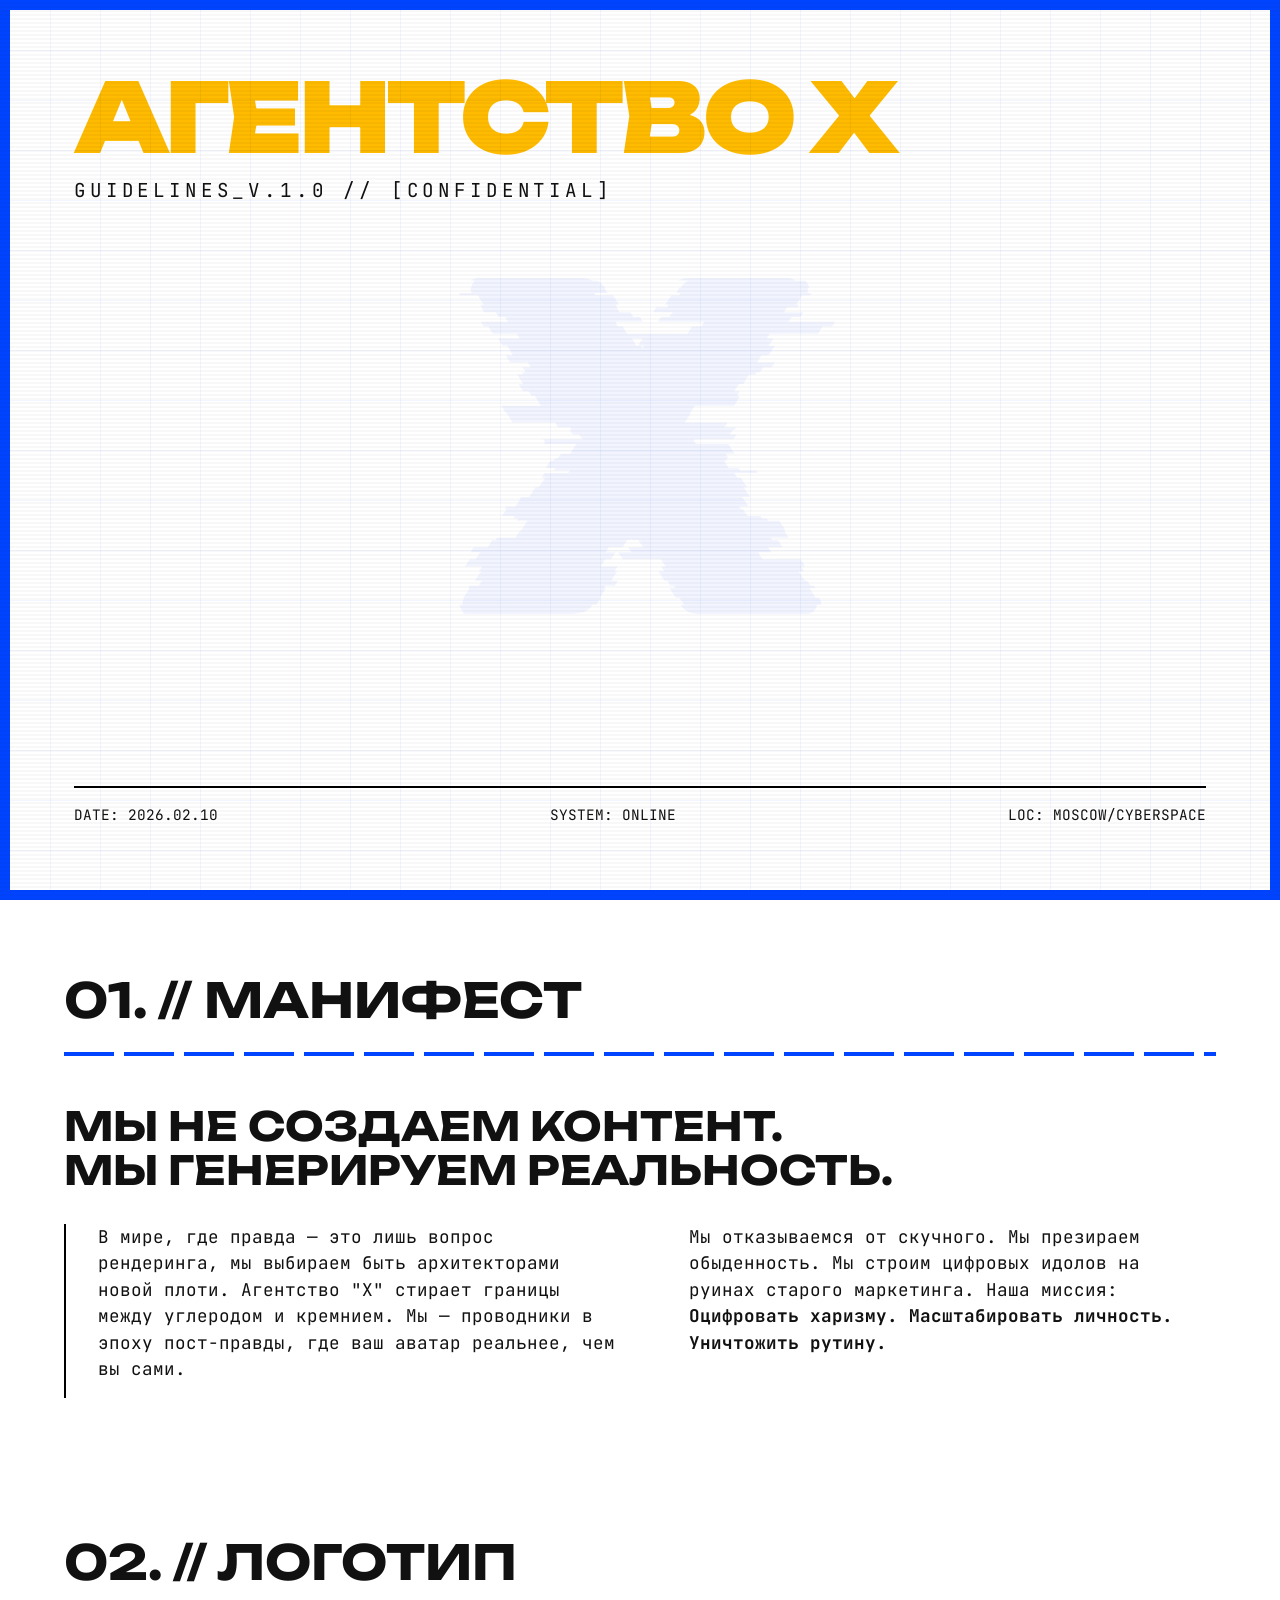
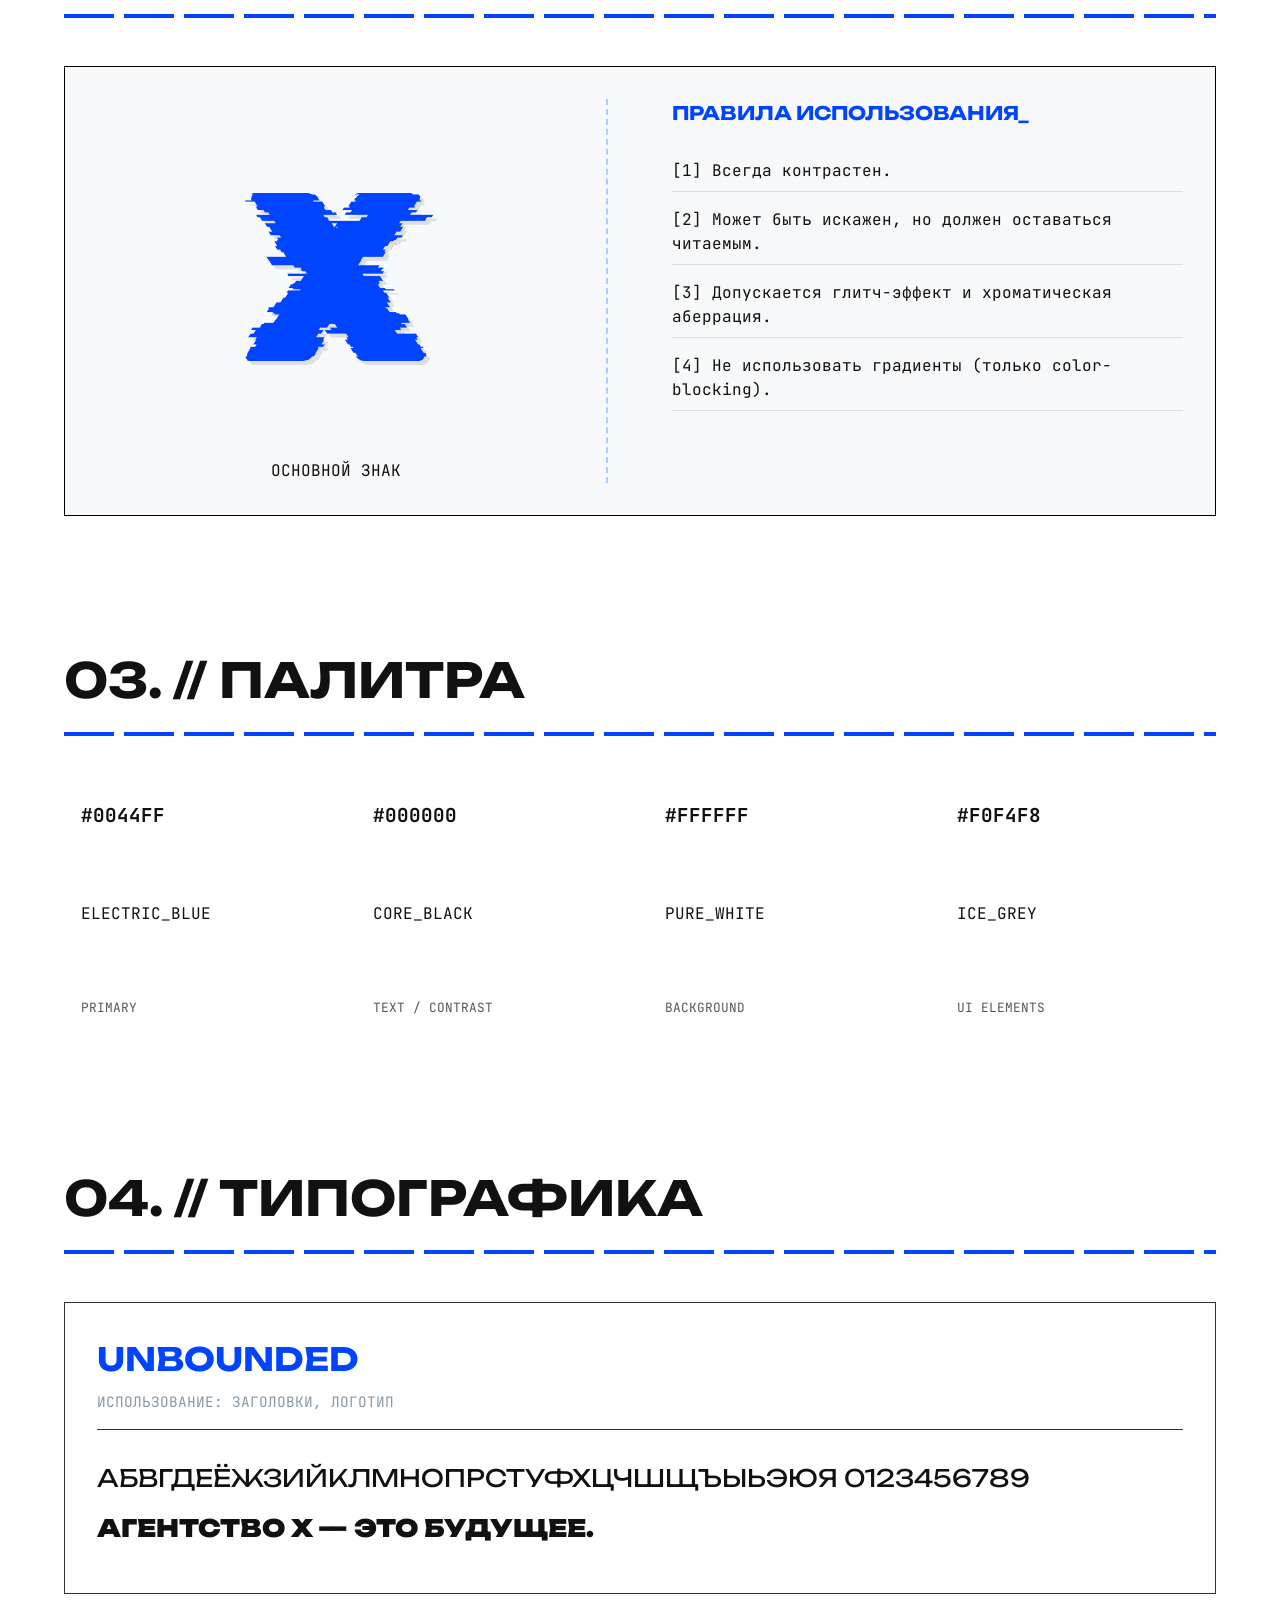
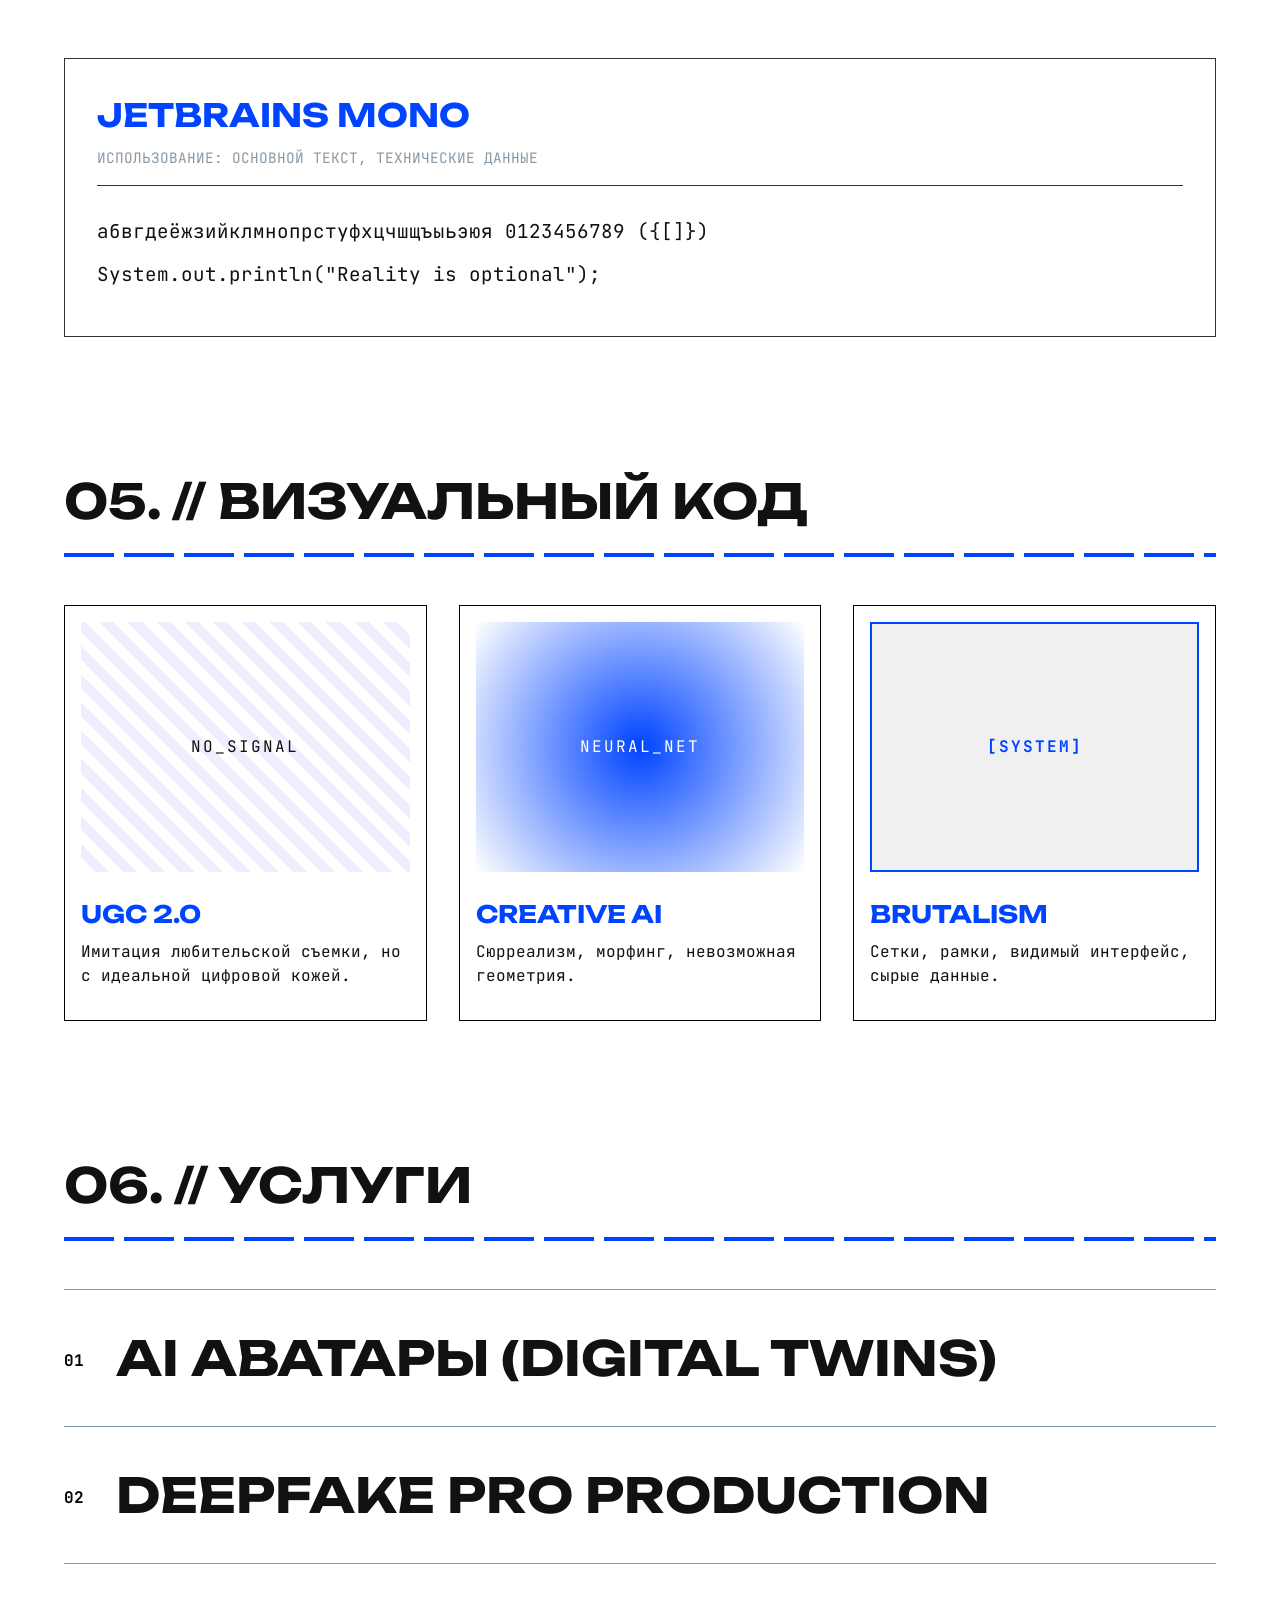
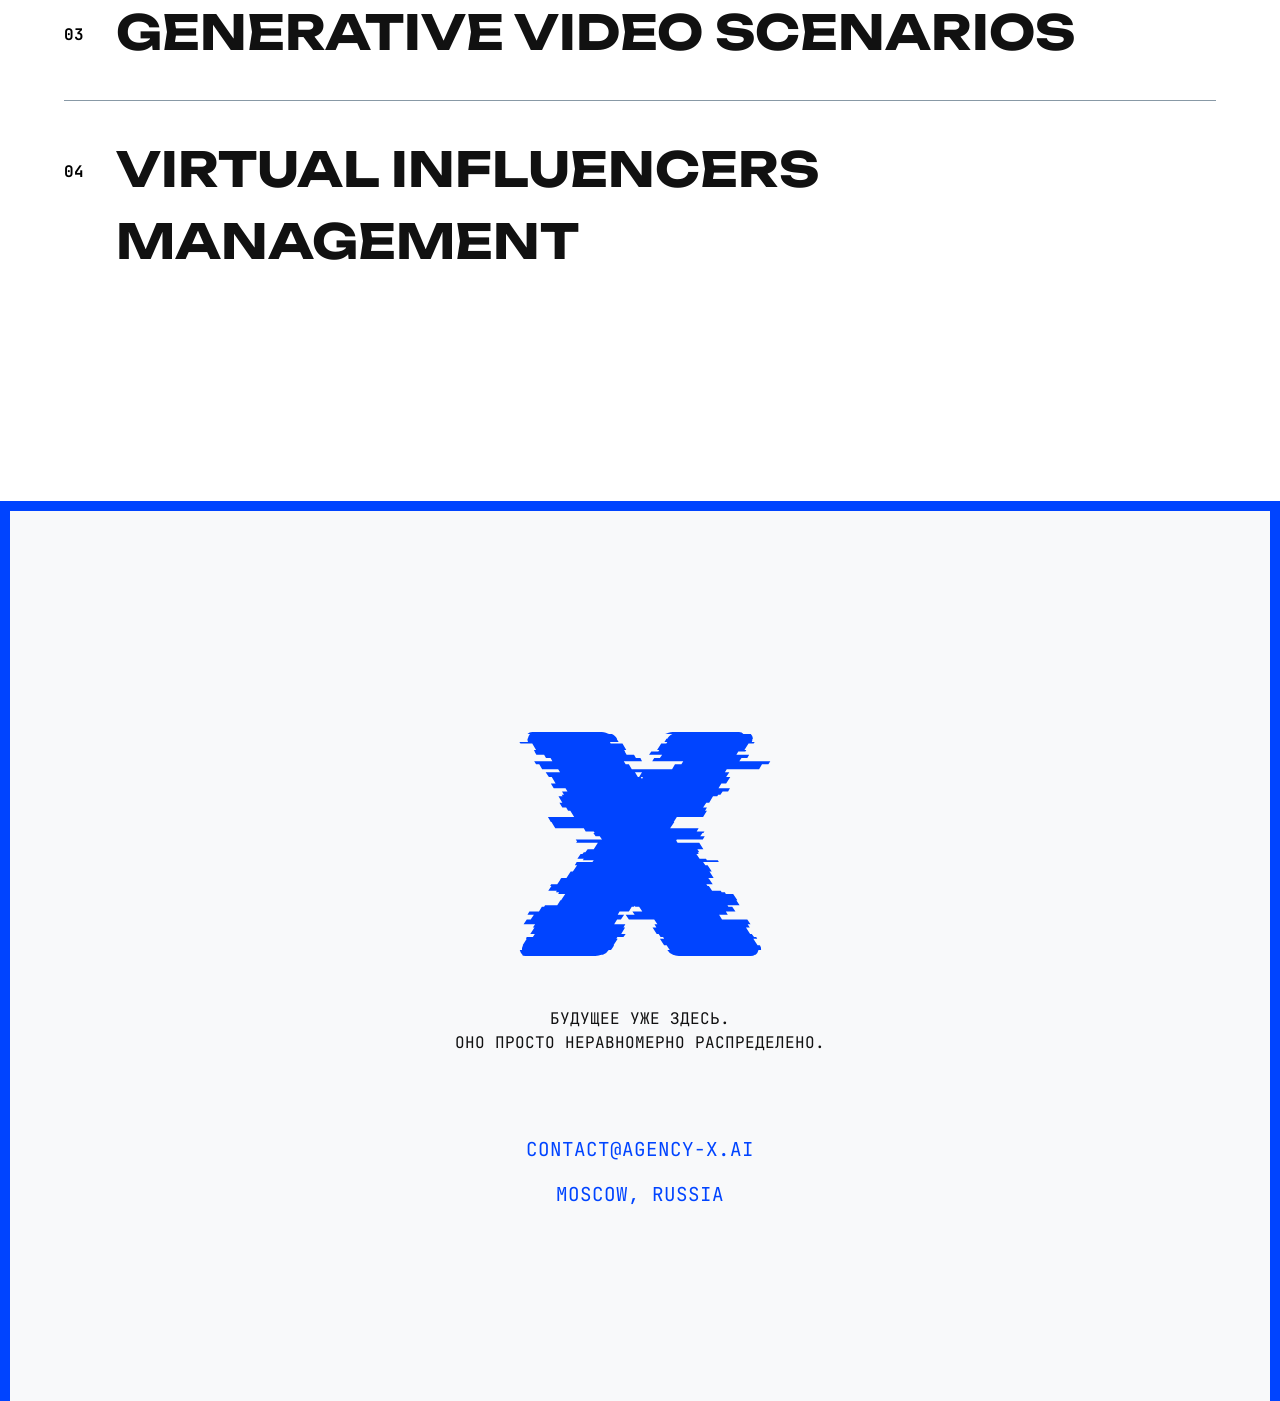
==== brandbook.html @ e7dec163 "Add files via upload" ====
<!DOCTYPE html>
<html lang="ru">

<head>
    <meta charset="UTF-8">
    <meta name="viewport" content="width=device-width, initial-scale=1.0">
    <title>БРЕНД-БУК АГЕНТСТВА X</title>
    <link rel="preconnect" href="https://fonts.googleapis.com">
    <link rel="preconnect" href="https://fonts.gstatic.com" crossorigin>
    <link
        href="https://fonts.googleapis.com/css2?family=JetBrains+Mono:wght@100..800&family=Unbounded:wght@200..900&family=Rubik+Glitch&display=swap"
        rel="stylesheet">
    <link rel="stylesheet" href="styles.css">
</head>

<body>

    <div class="grid-overlay"></div>
    <div class="scanlines"></div>

    <header class="cover-page">
        <div class="branding">
            <h1 class="glitch-text" data-text="АГЕНТСТВО X">АГЕНТСТВО X</h1>
            <p class="subtitle">GUIDELINES_V.1.0 // [CONFIDENTIAL]</p>
        </div>
        <div class="x-mark">X</div>
        <div class="meta-data">
            <span>DATE: 2026.02.10</span>
            <span>SYSTEM: ONLINE</span>
            <span>LOC: MOSCOW/CYBERSPACE</span>
        </div>
    </header>

    <main>
        <section id="manifesto" class="page-break">
            <div class="section-header">
                <h2>01. // МАНИФЕСТ</h2>
                <div class="decoration-line"></div>
            </div>
            <div class="content-block">
                <p class="lead">МЫ НЕ СОЗДАЕМ КОНТЕНТ.<br>МЫ ГЕНЕРИРУЕМ РЕАЛЬНОСТЬ.</p>
                <div class="columns-2">
                    <p>В мире, где правда — это лишь вопрос рендеринга, мы выбираем быть архитекторами новой плоти.
                        Агентство "X" стирает границы между углеродом и кремнием. Мы — проводники в эпоху пост-правды,
                        где ваш аватар реальнее, чем вы сами.</p>
                    <p>Мы отказываемся от скучного. Мы презираем обыденность. Мы строим цифровых идолов на руинах
                        старого маркетинга. Наша миссия: <strong>Оцифровать харизму.</strong> <strong>Масштабировать
                            личность.</strong> <strong>Уничтожить рутину.</strong></p>
                </div>
            </div>
        </section>

        <section id="logo" class="page-break">
            <div class="section-header">
                <h2>02. // ЛОГОТИП</h2>
                <div class="decoration-line"></div>
            </div>
            <div class="content-block logo-grid">
                <div class="logo-display-large">
                    <div class="symbol">X</div>
                    <span class="caption">ОСНОВНОЙ ЗНАК</span>
                </div>
                <div class="logo-rules">
                    <h3>ПРАВИЛА ИСПОЛЬЗОВАНИЯ_</h3>
                    <ul>
                        <li>[1] Всегда контрастен.</li>
                        <li>[2] Может быть искажен, но должен оставаться читаемым.</li>
                        <li>[3] Допускается глитч-эффект и хроматическая аберрация.</li>
                        <li>[4] Не использовать градиенты (только color-blocking).</li>
                    </ul>
                </div>
            </div>
        </section>

        <section id="colors" class="page-break">
            <div class="section-header">
                <h2>03. // ПАЛИТРА</h2>
                <div class="decoration-line"></div>
            </div>
            <div class="color-swatches">
                <div class="swatch acid-green">
                    <span class="hex">#0044FF</span>
                    <span class="name">ELECTRIC_BLUE</span>
                    <span class="usage">PRIMARY</span>
                </div>
                <div class="swatch void-black">
                    <span class="hex">#000000</span>
                    <span class="name">CORE_BLACK</span>
                    <span class="usage">TEXT / CONTRAST</span>
                </div>
                <div class="swatch glitch-red">
                    <span class="hex">#FFFFFF</span>
                    <span class="name">PURE_WHITE</span>
                    <span class="usage">BACKGROUND</span>
                </div>
                <div class="swatch digital-white">
                    <span class="hex">#F0F4F8</span>
                    <span class="name">ICE_GREY</span>
                    <span class="usage">UI ELEMENTS</span>
                </div>
            </div>
        </section>

        <section id="typography" class="page-break">
            <div class="section-header">
                <h2>04. // ТИПОГРАФИКА</h2>
                <div class="decoration-line"></div>
            </div>
            <div class="content-block">
                <div class="font-spec">
                    <h3 class="font-name">UNBOUNDED</h3>
                    <p class="font-usage">ИСПОЛЬЗОВАНИЕ: ЗАГОЛОВКИ, ЛОГОТИП</p>
                    <p class="font-preview unbounded">АБВГДЕЁЖЗИЙКЛМНОПРСТУФХЦЧШЩЪЫЬЭЮЯ 0123456789</p>
                    <p class="font-preview unbounded" style="font-weight: 900;">АГЕНТСТВО X — ЭТО БУДУЩЕЕ.</p>
                </div>

                <div class="font-spec">
                    <h3 class="font-name">JETBRAINS MONO</h3>
                    <p class="font-usage">ИСПОЛЬЗОВАНИЕ: ОСНОВНОЙ ТЕКСТ, ТЕХНИЧЕСКИЕ ДАННЫЕ</p>
                    <p class="font-preview mono">абвгдеёжзийклмнопрстуфхцчшщъыьэюя 0123456789 ({[]})</p>
                    <p class="font-preview mono">System.out.println("Reality is optional");</p>
                </div>
            </div>
        </section>

        <section id="visuals" class="page-break">
            <div class="section-header">
                <h2>05. // ВИЗУАЛЬНЫЙ КОД</h2>
                <div class="decoration-line"></div>
            </div>
            <div class="visual-grid">
                <div class="visual-card">
                    <div class="placeholder-img"
                        style="background: repeating-linear-gradient(45deg, #ffffff, #ffffff 10px, #eef 10px, #eef 20px);">
                        NO_SIGNAL</div>
                    <h3>UGC 2.0</h3>
                    <p>Имитация любительской съемки, но с идеальной цифровой кожей.</p>
                </div>
                <div class="visual-card">
                    <div class="placeholder-img"
                        style="background: radial-gradient(circle, #0044ff 0%, #ffffff 100%); color: white;">NEURAL_NET
                    </div>
                    <h3>CREATIVE AI</h3>
                    <p>Сюрреализм, морфинг, невозможная геометрия.</p>
                </div>
                <div class="visual-card">
                    <div class="placeholder-img"
                        style="border: 2px solid #0044ff; display: flex; align-items: center; justify-content: center; color: #0044ff; font-weight: bold;">
                        [SYSTEM]</div>
                    <h3>BRUTALISM</h3>
                    <p>Сетки, рамки, видимый интерфейс, сырые данные.</p>
                </div>
            </div>
        </section>

        <section id="services" class="page-break">
            <div class="section-header">
                <h2>06. // УСЛУГИ</h2>
                <div class="decoration-line"></div>
            </div>
            <ul class="service-list">
                <li>
                    <span class="count">01</span>
                    <span class="srv-name">AI АВАТАРЫ (DIGITAL TWINS)</span>
                </li>
                <li>
                    <span class="count">02</span>
                    <span class="srv-name">DEEPFAKE PRO PRODUCTION</span>
                </li>
                <li>
                    <span class="count">03</span>
                    <span class="srv-name">GENERATIVE VIDEO SCENARIOS</span>
                </li>
                <li>
                    <span class="count">04</span>
                    <span class="srv-name">VIRTUAL INFLUENCERS MANAGEMENT</span>
                </li>
            </ul>
        </section>

    </main>

    <footer class="cover-page footer-page">
        <div class="giant-text">X</div>
        <p>БУДУЩЕЕ УЖЕ ЗДЕСЬ. <br>ОНО ПРОСТО НЕРАВНОМЕРНО РАСПРЕДЕЛЕНО.</p>
        <div class="contact-info">
            <p>CONTACT@AGENCY-X.AI</p>
            <p>MOSCOW, RUSSIA</p>
        </div>
    </footer>

</body>

</html>
---- styles.css ----
/* RESET */
* {
    box-sizing: border-box;
    margin: 0;
    padding: 0;
}

:root {
    --color-bg: #FFFFFF;
    --color-primary: #0044FF;
    --color-secondary: #000000;
    --color-text: #111111;
    --color-dim: #8899A6;

    --font-display: 'Unbounded', sans-serif;
    --font-mono: 'JetBrains Mono', monospace;
    --font-glitch: 'Rubik Glitch', cursive;
}

body {
    background-color: var(--color-bg);
    color: var(--color-text);
    font-family: var(--font-mono);
    line-height: 1.5;
    font-size: 16px;
    overflow-x: hidden;
}

/* ATMOSPHERE */
.grid-overlay {
    position: fixed;
    top: 0;
    left: 0;
    width: 100%;
    height: 100%;
    background-image:
        linear-gradient(rgba(0, 68, 255, 0.05) 1px, transparent 1px),
        linear-gradient(90deg, rgba(0, 68, 255, 0.05) 1px, transparent 1px);
    background-size: 50px 50px;
    z-index: -1;
    pointer-events: none;
}

.scanlines {
    position: fixed;
    top: 0;
    left: 0;
    width: 100%;
    height: 100%;
    background: linear-gradient(to bottom,
            rgba(255, 255, 255, 0),
            rgba(255, 255, 255, 0) 50%,
            rgba(0, 0, 0, 0.05) 50%,
            rgba(0, 0, 0, 0.05));
    background-size: 100% 4px;
    z-index: 1000;
    pointer-events: none;
    opacity: 0.5;
}

/* TYPOGRAPHY UTILS */
h1,
h2,
h3 {
    font-family: var(--font-display);
    text-transform: uppercase;
}

p {
    margin-bottom: 1rem;
}

/* COVER PAGE */
.cover-page {
    height: 100vh;
    display: flex;
    flex-direction: column;
    justify-content: space-between;
    padding: 4rem;
    border: 10px solid var(--color-primary);
    position: relative;
}

.branding h1 {
    font-size: 6rem;
    line-height: 0.9;
    letter-spacing: -0.05em;
    font-weight: 900;
    color: var(--color-primary);
    position: relative;
    mix-blend-mode: difference;
}

.branding .subtitle {
    font-family: var(--font-mono);
    font-size: 1.2rem;
    letter-spacing: 0.2em;
    margin-top: 1rem;
    color: var(--color-text);
}

.x-mark {
    position: absolute;
    top: 50%;
    left: 50%;
    transform: translate(-50%, -50%);
    font-size: 30rem;
    font-family: var(--font-glitch);
    color: rgba(0, 68, 255, 0.05);
    z-index: -1;
}

.meta-data {
    display: flex;
    justify-content: space-between;
    border-top: 2px solid var(--color-secondary);
    padding-top: 1rem;
    font-size: 0.9rem;
    font-family: var(--font-mono);
}

/* MAIN CONTENT */
main {
    padding: 4rem;
    max-width: 1400px;
    margin: 0 auto;
}

section {
    margin-bottom: 8rem;
    position: relative;
}

.section-header {
    margin-bottom: 3rem;
}

.section-header h2 {
    font-size: 3rem;
    color: var(--color-text);
    margin-bottom: 1rem;
}

.decoration-line {
    width: 100%;
    height: 4px;
    background: repeating-linear-gradient(90deg,
            var(--color-primary),
            var(--color-primary) 50px,
            transparent 50px,
            transparent 60px);
}

/* MANIFESTO */
.lead {
    font-size: 2.5rem;
    font-family: var(--font-display);
    font-weight: 700;
    color: var(--color-text);
    margin-bottom: 2rem;
    line-height: 1.1;
}

.columns-2 {
    display: grid;
    grid-template-columns: 1fr 1fr;
    gap: 4rem;
    font-size: 1.1rem;
    border-left: 2px solid var(--color-secondary);
    padding-left: 2rem;
}

/* LOGO */
.logo-grid {
    display: grid;
    grid-template-columns: 1fr 1fr;
    gap: 4rem;
    background: #F8F9FA;
    padding: 2rem;
    border: 1px solid var(--color-secondary);
}

.logo-display-large {
    display: flex;
    flex-direction: column;
    align-items: center;
    justify-content: center;
    border-right: 2px dashed #AACDFF;
    padding-right: 2rem;
}

.logo-display-large .symbol {
    font-family: var(--font-glitch);
    font-size: 15rem;
    color: var(--color-primary);
    text-shadow: 4px 4px 0px rgba(0, 0, 0, 0.1);
}

.logo-rules h3 {
    color: var(--color-primary);
    margin-bottom: 2rem;
}

.logo-rules ul {
    list-style: none;
}

.logo-rules li {
    margin-bottom: 1rem;
    border-bottom: 1px solid #ddd;
    padding-bottom: 0.5rem;
}

/* COLORS */
.color-swatches {
    display: grid;
    grid-template-columns: repeat(4, 1fr);
    gap: 1rem;
}

.swatch {
    height: 250px;
    padding: 1rem;
    display: flex;
    flex-direction: column;
    justify-content: space-between;
    font-family: var(--font-mono);
    transition: transform 0.2s;
    border: 1px solid rgba(255, 255, 255, 0.1);
}

.swatch:hover {
    transform: translateY(-10px);
}

.electric-blue {
    background: var(--color-primary);
    color: #fff;
}

.core-black {
    background: var(--color-secondary);
    color: #fff;
}

.pure-white {
    background: #FFFFFF;
    color: #000;
    border: 1px solid #000;
}

.ice-grey {
    background: #F0F4F8;
    color: #000;
}

.swatch .hex {
    font-weight: bold;
    font-size: 1.2rem;
}

.swatch .usage {
    opacity: 0.7;
    font-size: 0.8rem;
}

/* TYPOGRAPHY */
.font-spec {
    margin-bottom: 4rem;
    border: 1px solid #333;
    padding: 2rem;
}

.font-name {
    font-size: 2rem;
    color: var(--color-primary);
    margin-bottom: 0.5rem;
}

.font-usage {
    font-size: 0.9rem;
    color: var(--color-dim);
    margin-bottom: 2rem;
    border-bottom: 1px solid #333;
    padding-bottom: 1rem;
}

.font-preview {
    word-break: break-all;
    line-height: 1.4;
    margin-bottom: 1rem;
}

.unbounded {
    font-family: var(--font-display);
    font-size: 1.5rem;
}

.mono {
    font-family: var(--font-mono);
    font-size: 1.2rem;
}

/* VISUALS */
.visual-grid {
    display: grid;
    grid-template-columns: repeat(3, 1fr);
    gap: 2rem;
}

.visual-card {
    border: 1px solid var(--color-secondary);
    padding: 1rem;
    background: #fff;
}

.placeholder-img {
    height: 250px;
    width: 100%;
    margin-bottom: 1.5rem;
    background: #f0f0f0;
    display: flex;
    align-items: center;
    justify-content: center;
    font-family: var(--font-mono);
    letter-spacing: 2px;
}

.visual-card h3 {
    color: var(--color-primary);
    font-size: 1.5rem;
    margin-bottom: 0.5rem;
}

/* SERVICES */
.service-list {
    list-style: none;
    counter-reset: srv-counter;
}

.service-list li {
    font-family: var(--font-display);
    font-size: 3rem;
    font-weight: 700;
    padding: 2rem 0;
    border-top: 1px solid var(--color-dim);
    display: flex;
    align-items: baseline;
    color: var(--color-text);
    transition: color 0.3s;
}

.service-list li:hover {
    color: var(--color-primary);
    background: rgba(204, 255, 0, 0.05);
}

.count {
    font-family: var(--font-mono);
    font-size: 1rem;
    color: var(--color-secondary);
    margin-right: 2rem;
    transform: translateY(-10px);
}

/* FOOTER */
.footer-page {
    border-top: 10px solid var(--color-primary);
    border-bottom: none;
    justify-content: center;
    align-items: center;
    text-align: center;
    background: #F8F9FA;
}

.giant-text {
    font-size: 20rem;
    font-family: var(--font-glitch);
    color: var(--color-primary);
    line-height: 1;
}

.contact-info {
    margin-top: 4rem;
    font-size: 1.2rem;
    color: var(--color-primary);
}

/* PRINT STYLES */
@media print {
    @page {
        margin: 0;
        size: A4;
    }

    body {
        background: #fff;
        color: #000;
        -webkit-print-color-adjust: exact;
        print-color-adjust: exact;
    }

    .grid-overlay,
    .scanlines {
        display: none;
    }

    .cover-page,
    main,
    section,
    footer {
        page-break-after: always;
        height: auto;
        min-height: 100vh;
        border: none;
    }

    .cover-page {
        border: 10px solid #000;
        background: #fff;
    }

    .branding h1 {
        color: #000;
        mix-blend-mode: normal;
    }

    /* Invert colors for print to save ink/look starker */
    .electric-blue {
        background: #0044ff !important;
        color: #fff !important;
        border: 2px solid #000;
    }

    .core-black {
        background: #000 !important;
        color: #fff;
    }

    .pure-white {
        background: #fff !important;
        color: #000;
        border: 2px solid #000;
    }

    .ice-grey {
        background: #eee !important;
        color: #000;
        border: 2px solid #000;
    }

    .section-header h2 {
        color: #000;
        border-bottom: 4px solid #000;
    }

    .service-list li {
        color: #000;
        border-top: 2px solid #000;
    }

    .visual-card,
    .logo-grid,
    .font-spec {
        border: 2px solid #000;
        background: #fff;
    }

    .lead,
    p,
    .logo-rules h3 {
        color: #000;
    }

    .visual-card h3 {
        color: #000;
        text-decoration: underline;
    }
}
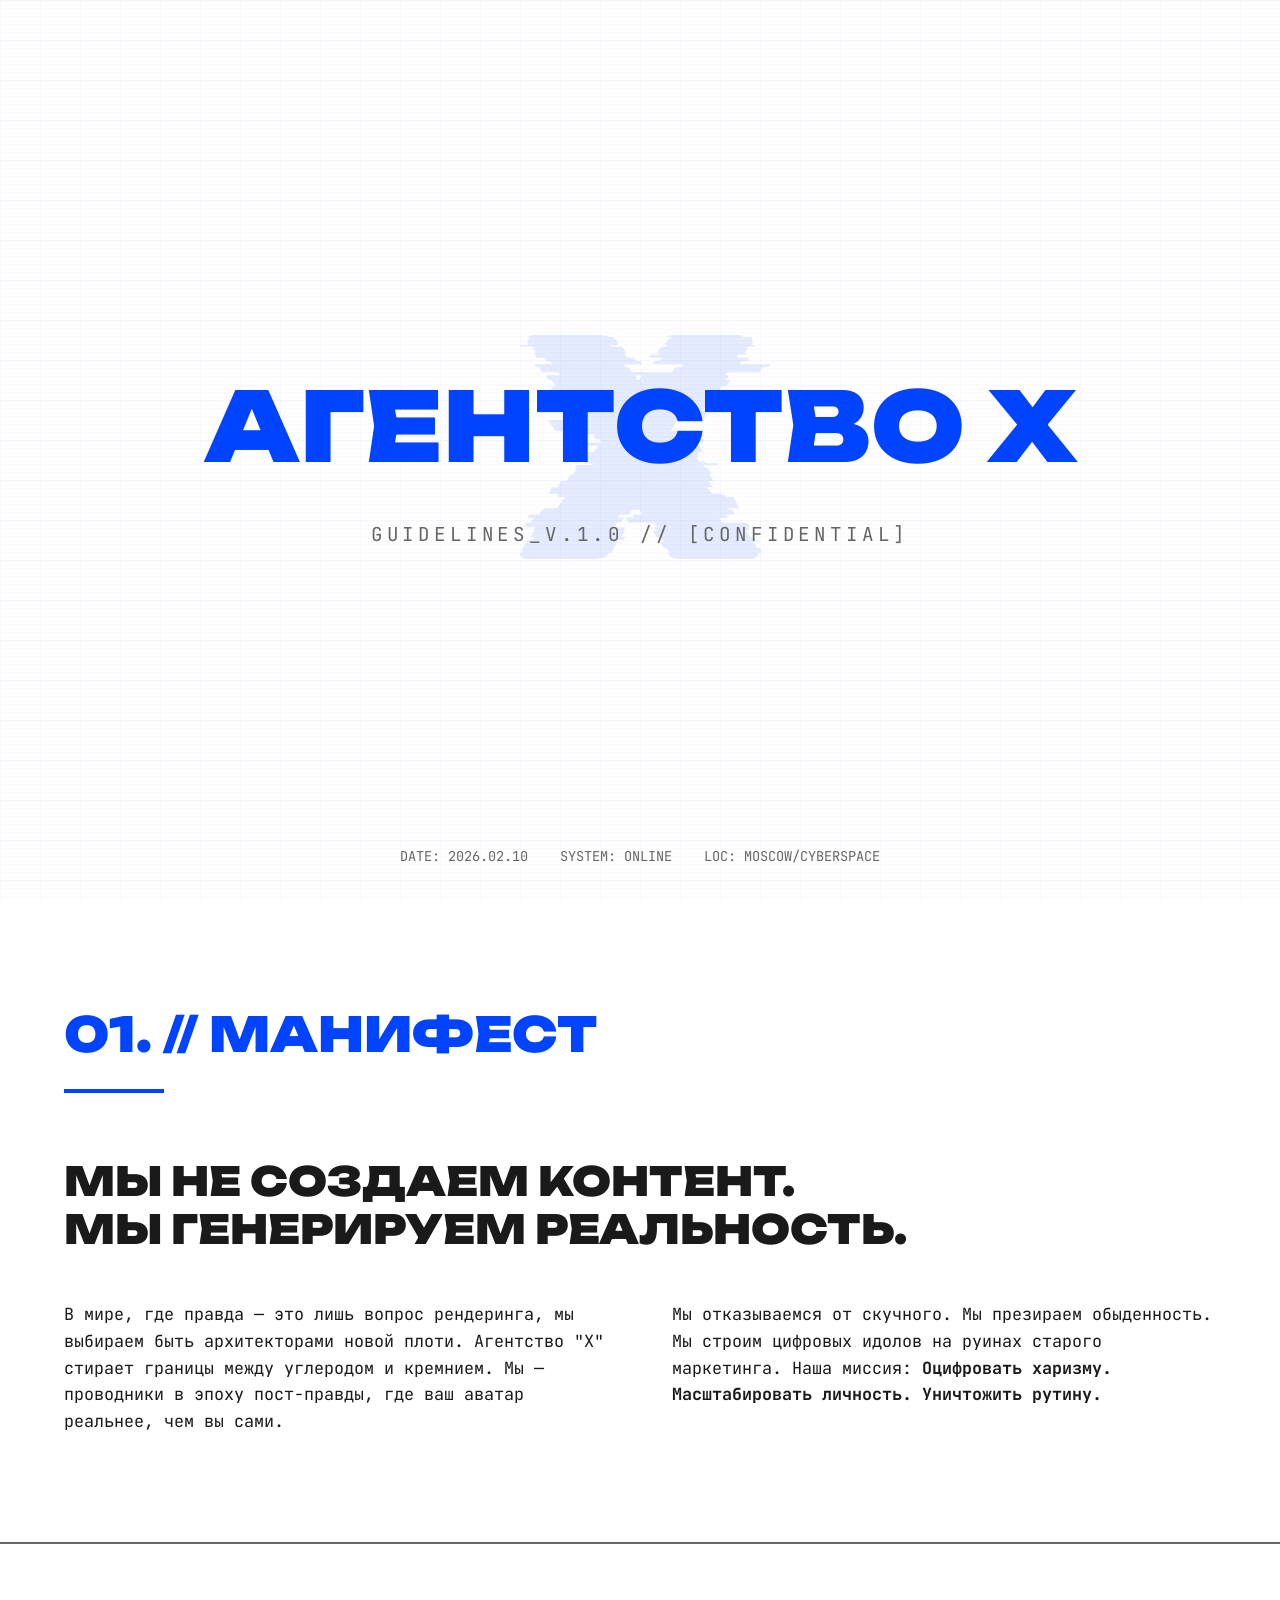
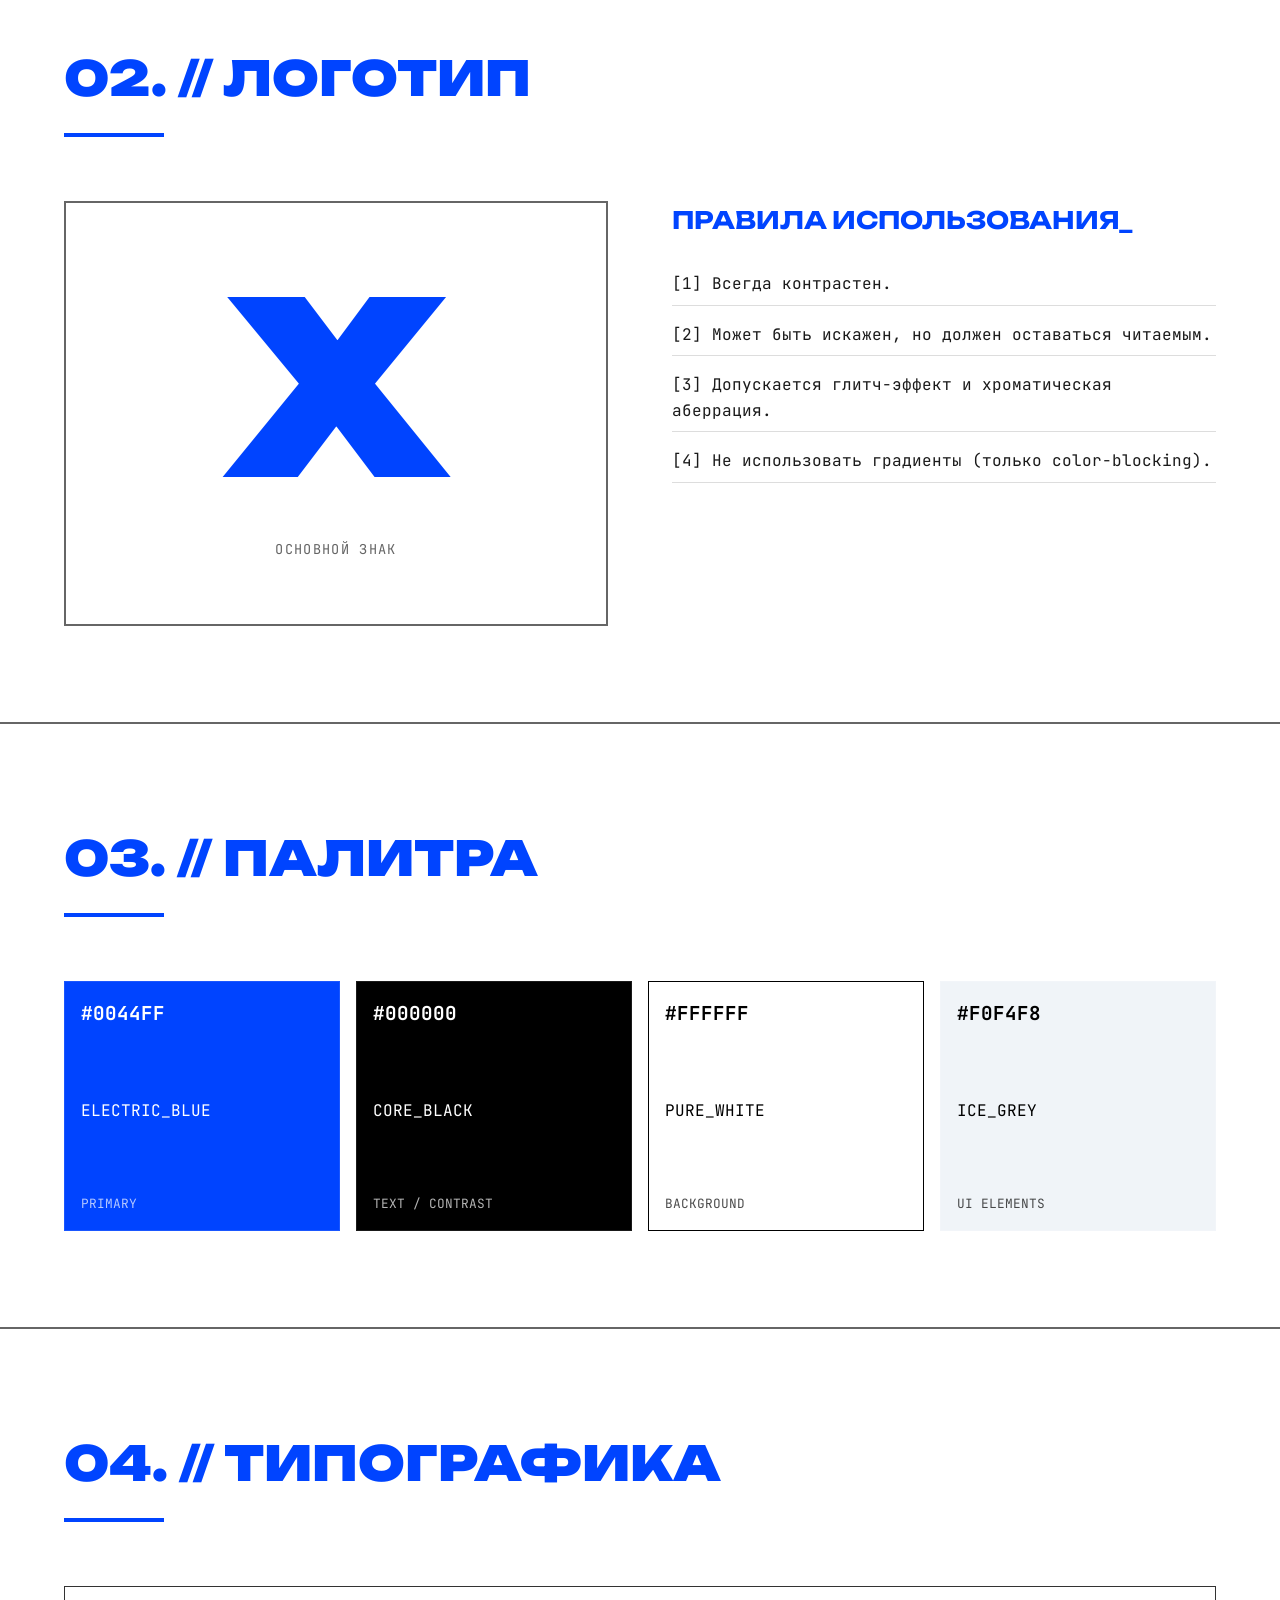
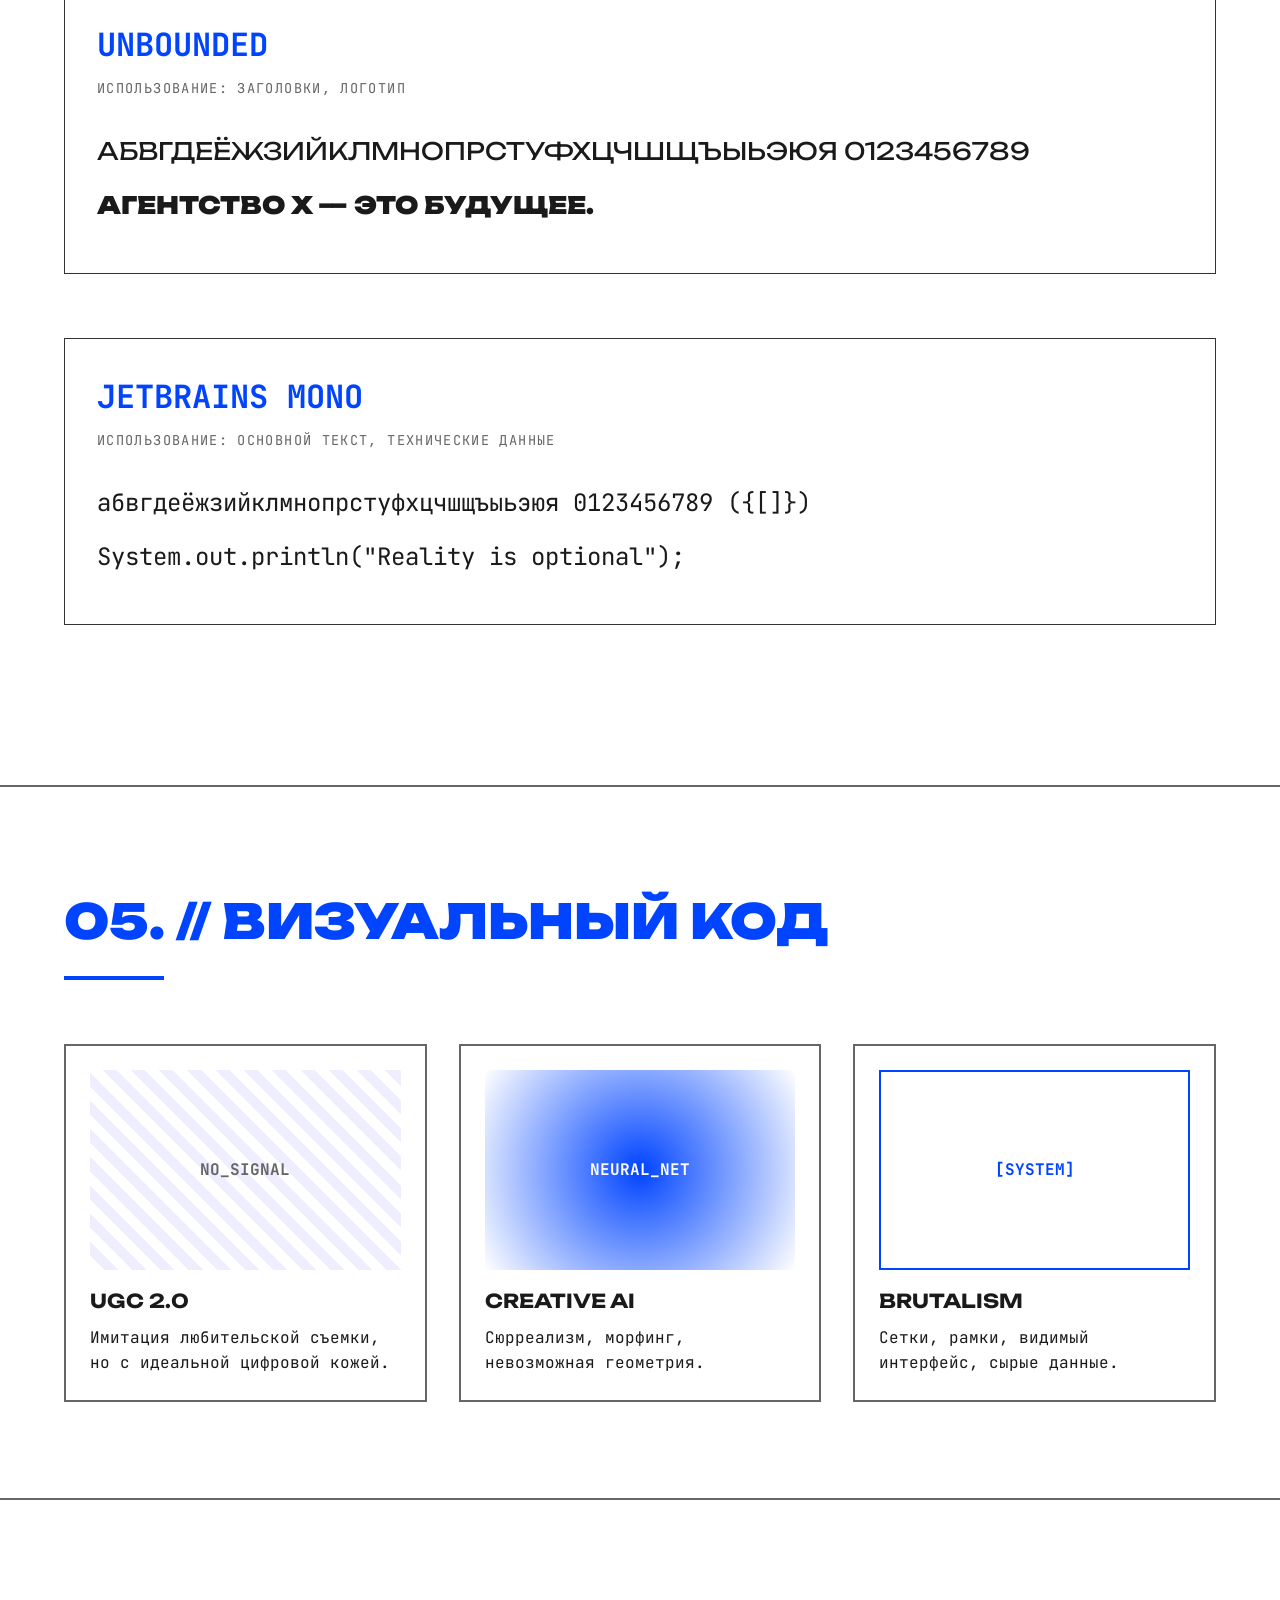
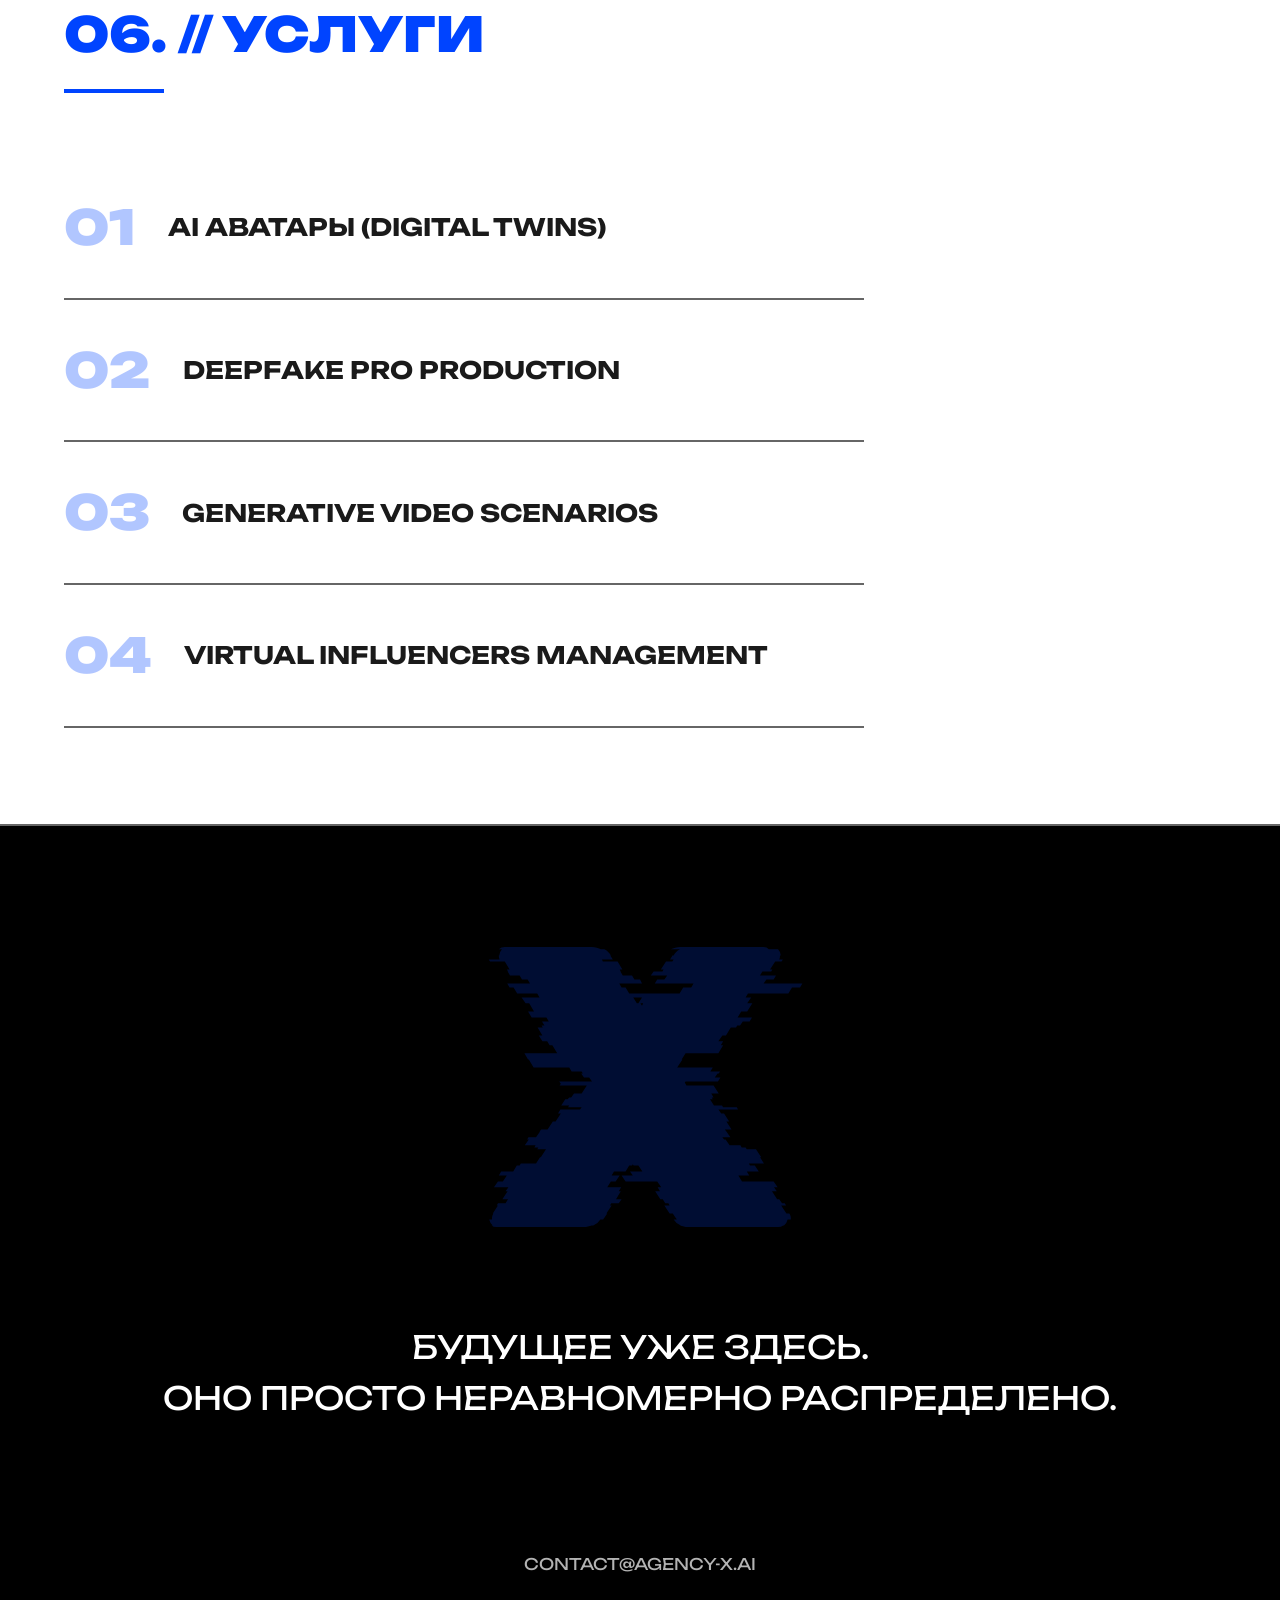
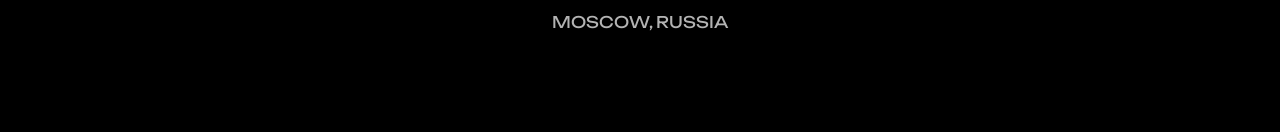
==== commit 2dd82b62: "Add files via upload" ====
--- a/brandbook.html
+++ b/brandbook.html
@@ -10,7 +10,7 @@
     <link
         href="https://fonts.googleapis.com/css2?family=JetBrains+Mono:wght@100..800&family=Unbounded:wght@200..900&family=Rubik+Glitch&display=swap"
         rel="stylesheet">
-    <link rel="stylesheet" href="styles.css">
+    <link rel="stylesheet" href="brandbook-styles.css">
 </head>
 
 <body>
--- a/brandbook-styles.css
+++ b/brandbook-styles.css
@@ -0,0 +1,421 @@
+/* ============================================
+   BRANDBOOK STYLES
+   ============================================ */
+
+:root {
+    --color-primary: #0044ff;
+    --color-secondary: #000;
+    --color-text: #1a1a1a;
+    --color-dim: #666;
+    --font-display: 'Unbounded', sans-serif;
+    --font-mono: 'JetBrains Mono', monospace;
+    --font-glitch: 'Rubik Glitch', cursive;
+}
+
+* {
+    margin: 0;
+    padding: 0;
+    box-sizing: border-box;
+}
+
+body {
+    font-family: var(--font-mono);
+    background: #fff;
+    color: var(--color-text);
+    line-height: 1.6;
+}
+
+/* GRID OVERLAY */
+.grid-overlay {
+    position: fixed;
+    top: 0;
+    left: 0;
+    width: 100%;
+    height: 100%;
+    background-image:
+        linear-gradient(rgba(0, 68, 255, 0.03) 1px, transparent 1px),
+        linear-gradient(90deg, rgba(0, 68, 255, 0.03) 1px, transparent 1px);
+    background-size: 40px 40px;
+    pointer-events: none;
+    z-index: 1;
+}
+
+.scanlines {
+    position: fixed;
+    top: 0;
+    left: 0;
+    width: 100%;
+    height: 100%;
+    background: repeating-linear-gradient(0deg,
+            transparent,
+            transparent 2px,
+            rgba(0, 0, 0, 0.01) 2px,
+            rgba(0, 0, 0, 0.01) 4px);
+    pointer-events: none;
+    z-index: 2;
+}
+
+/* COVER PAGE */
+.cover-page {
+    min-height: 100vh;
+    display: flex;
+    flex-direction: column;
+    justify-content: center;
+    align-items: center;
+    text-align: center;
+    padding: 4rem;
+    position: relative;
+    z-index: 3;
+}
+
+.branding h1 {
+    font-family: var(--font-display);
+    font-size: 6rem;
+    font-weight: 900;
+    color: var(--color-primary);
+    margin-bottom: 1rem;
+}
+
+.glitch-text {
+    position: relative;
+}
+
+.subtitle {
+    font-size: 1.2rem;
+    color: var(--color-dim);
+    letter-spacing: 0.2em;
+    text-transform: uppercase;
+}
+
+.x-mark {
+    font-family: var(--font-glitch);
+    font-size: 20rem;
+    color: var(--color-primary);
+    opacity: 0.1;
+    position: absolute;
+    top: 50%;
+    left: 50%;
+    transform: translate(-50%, -50%);
+    z-index: -1;
+}
+
+.meta-data {
+    position: absolute;
+    bottom: 2rem;
+    display: flex;
+    gap: 2rem;
+    font-size: 0.85rem;
+    color: var(--color-dim);
+}
+
+/* SECTIONS */
+.page-break {
+    padding: 6rem 4rem;
+    border-bottom: 2px solid var(--color-dim);
+}
+
+.section-header {
+    margin-bottom: 4rem;
+}
+
+.section-header h2 {
+    font-family: var(--font-display);
+    font-size: 3rem;
+    font-weight: 900;
+    color: var(--color-primary);
+    margin-bottom: 1rem;
+}
+
+.decoration-line {
+    height: 4px;
+    background: var(--color-primary);
+    width: 100px;
+}
+
+.content-block {
+    max-width: 1200px;
+    margin: 0 auto;
+}
+
+.lead {
+    font-family: var(--font-display);
+    font-size: 2.5rem;
+    font-weight: 900;
+    line-height: 1.2;
+    margin-bottom: 3rem;
+    text-transform: uppercase;
+}
+
+.columns-2 {
+    column-count: 2;
+    column-gap: 4rem;
+}
+
+.columns-2 p {
+    margin-bottom: 1.5rem;
+    font-size: 1.05rem;
+}
+
+/* LOGO */
+.logo-grid {
+    display: grid;
+    grid-template-columns: 1fr 1fr;
+    gap: 4rem;
+}
+
+.logo-display-large {
+    display: flex;
+    flex-direction: column;
+    align-items: center;
+    justify-content: center;
+    border: 2px solid var(--color-dim);
+    padding: 4rem;
+}
+
+.symbol {
+    font-family: var(--font-display);
+    font-size: 15rem;
+    font-weight: 900;
+    color: var(--color-primary);
+    line-height: 1;
+}
+
+.caption {
+    font-size: 0.85rem;
+    color: var(--color-dim);
+    margin-top: 2rem;
+    letter-spacing: 0.1em;
+}
+
+.logo-rules h3 {
+    font-family: var(--font-display);
+    font-size: 1.5rem;
+    color: var(--color-primary);
+    margin-bottom: 2rem;
+}
+
+.logo-rules ul {
+    list-style: none;
+}
+
+.logo-rules li {
+    margin-bottom: 1rem;
+    border-bottom: 1px solid #ddd;
+    padding-bottom: 0.5rem;
+}
+
+/* COLORS */
+.color-swatches {
+    display: grid;
+    grid-template-columns: repeat(4, 1fr);
+    gap: 1rem;
+}
+
+.swatch {
+    height: 250px;
+    padding: 1rem;
+    display: flex;
+    flex-direction: column;
+    justify-content: space-between;
+    font-family: var(--font-mono);
+    transition: transform 0.2s;
+    border: 1px solid rgba(255, 255, 255, 0.1);
+}
+
+.swatch:hover {
+    transform: translateY(-10px);
+}
+
+.acid-green {
+    background: var(--color-primary);
+    color: #fff;
+}
+
+.void-black {
+    background: var(--color-secondary);
+    color: #fff;
+}
+
+.glitch-red {
+    background: #FFFFFF;
+    color: #000;
+    border: 1px solid #000;
+}
+
+.digital-white {
+    background: #F0F4F8;
+    color: #000;
+}
+
+.swatch .hex {
+    font-weight: bold;
+    font-size: 1.2rem;
+}
+
+.swatch .usage {
+    opacity: 0.7;
+    font-size: 0.8rem;
+}
+
+/* TYPOGRAPHY */
+.font-spec {
+    margin-bottom: 4rem;
+    border: 1px solid #333;
+    padding: 2rem;
+}
+
+.font-name {
+    font-size: 2rem;
+    color: var(--color-primary);
+    margin-bottom: 0.5rem;
+}
+
+.font-usage {
+    font-size: 0.85rem;
+    color: var(--color-dim);
+    margin-bottom: 2rem;
+    letter-spacing: 0.1em;
+}
+
+.font-preview {
+    font-size: 1.5rem;
+    margin-bottom: 1rem;
+}
+
+.unbounded {
+    font-family: var(--font-display);
+}
+
+.mono {
+    font-family: var(--font-mono);
+}
+
+/* VISUALS */
+.visual-grid {
+    display: grid;
+    grid-template-columns: repeat(3, 1fr);
+    gap: 2rem;
+}
+
+.visual-card {
+    border: 2px solid var(--color-dim);
+    padding: 1.5rem;
+}
+
+.placeholder-img {
+    height: 200px;
+    display: flex;
+    align-items: center;
+    justify-content: center;
+    font-family: var(--font-mono);
+    font-weight: 700;
+    color: var(--color-dim);
+    margin-bottom: 1rem;
+}
+
+.visual-card h3 {
+    font-family: var(--font-display);
+    font-size: 1.2rem;
+    margin-bottom: 0.5rem;
+}
+
+/* SERVICES */
+.service-list {
+    list-style: none;
+    max-width: 800px;
+}
+
+.service-list li {
+    display: flex;
+    align-items: center;
+    gap: 2rem;
+    padding: 2rem 0;
+    border-bottom: 2px solid var(--color-dim);
+}
+
+.count {
+    font-family: var(--font-display);
+    font-size: 3rem;
+    font-weight: 900;
+    color: var(--color-primary);
+    opacity: 0.3;
+}
+
+.srv-name {
+    font-family: var(--font-display);
+    font-size: 1.5rem;
+    font-weight: 700;
+}
+
+/* FOOTER */
+.footer-page {
+    background: var(--color-secondary);
+    color: #fff;
+}
+
+.giant-text {
+    font-family: var(--font-glitch);
+    font-size: 25rem;
+    color: var(--color-primary);
+    opacity: 0.2;
+    line-height: 1;
+}
+
+.footer-page p {
+    font-family: var(--font-display);
+    font-size: 2rem;
+    margin: 2rem 0;
+}
+
+.contact-info {
+    margin-top: 4rem;
+}
+
+.contact-info p {
+    font-size: 1rem;
+    opacity: 0.7;
+}
+
+/* PRINT STYLES */
+@media print {
+
+    .grid-overlay,
+    .scanlines {
+        display: none;
+    }
+
+    .page-break {
+        page-break-after: always;
+    }
+
+    .cover-page {
+        page-break-after: always;
+    }
+}
+
+@media (max-width: 768px) {
+    .cover-page {
+        padding: 2rem;
+    }
+
+    .branding h1 {
+        font-size: 3rem;
+    }
+
+    .x-mark {
+        font-size: 10rem;
+    }
+
+    .columns-2 {
+        column-count: 1;
+    }
+
+    .logo-grid,
+    .visual-grid {
+        grid-template-columns: 1fr;
+    }
+
+    .color-swatches {
+        grid-template-columns: repeat(2, 1fr);
+    }
+}
